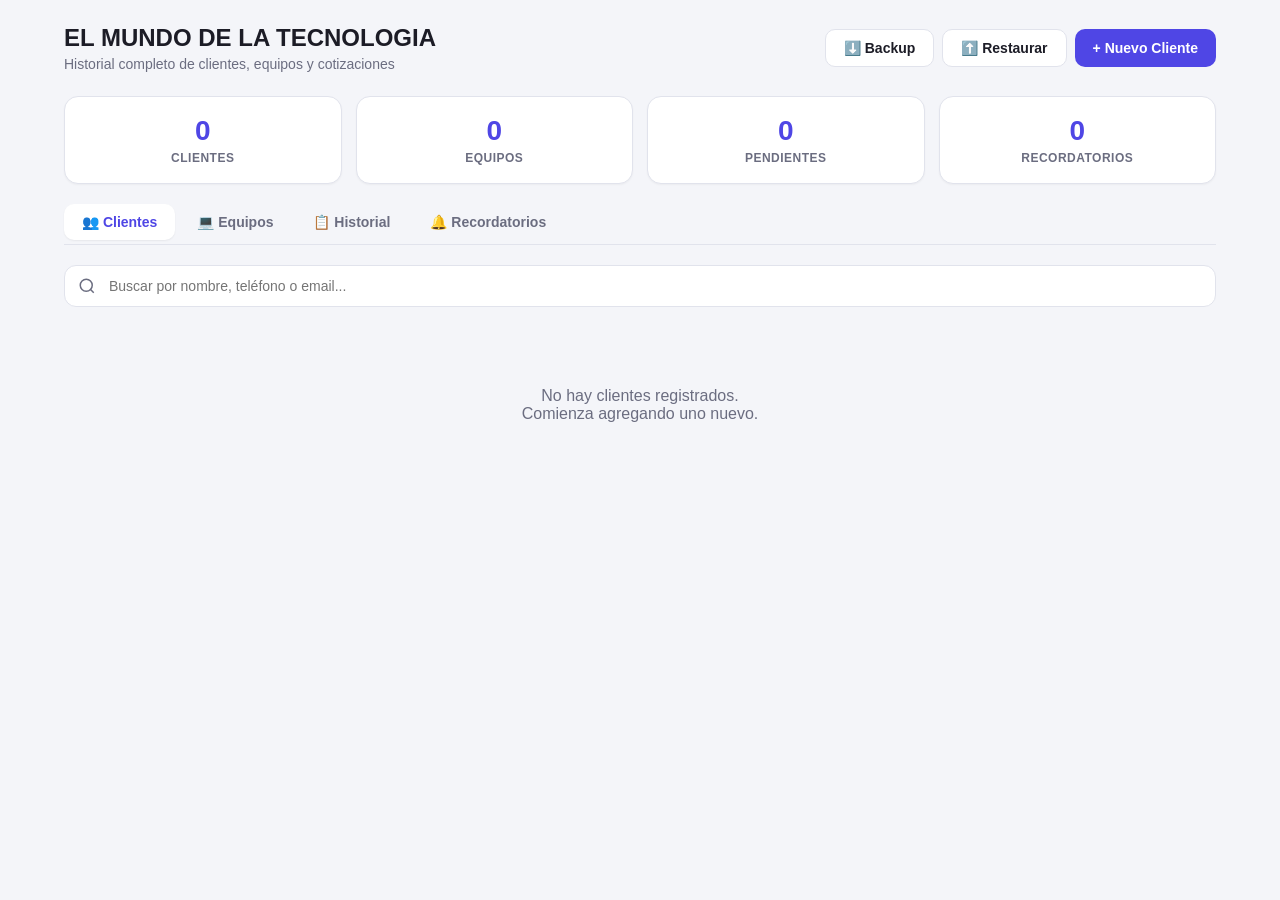
==== index.html @ c36dcce7 "se sube por primera vez" ====
<!DOCTYPE html>
<html lang="es">
<head>
  <meta charset="UTF-8">
  <meta name="viewport" content="width=device-width, initial-scale=1.0">
  <title>Gestión de Equipos</title>
  <link rel="icon" type="image/png" href="/assests/trabajando-en-casa.png">
  <link rel="stylesheet" href="/styles.css">
  <script src="/Script.js" defer></script>
<base target="_blank">
</head>
<body>
<div id="app" class="kimi-container">
  <div class="header">
    <div>
      <h1>EL MUNDO DE LA TECNOLOGIA</h1>
      <p>Historial completo de clientes, equipos y cotizaciones</p>
    </div>
    <div style="display:flex; gap:8px; flex-wrap:wrap;">
      <button class="btn btn-secondary" onclick="exportBackup()">⬇️ Backup</button>
      <label class="btn btn-secondary" style="margin:0;">⬆️ Restaurar<input type="file" accept=".json" style="display:none;" onchange="importBackup(this)"></label>
      <button class="btn btn-primary" onclick="openModal('client')">+ Nuevo Cliente</button>
    </div>
  </div>

  <div class="stats-grid">
    <div class="stat-card">
      <div class="stat-number" id="statClients">0</div>
      <div class="stat-label">Clientes</div>
    </div>
    <div class="stat-card">
      <div class="stat-number" id="statDevices">0</div>
      <div class="stat-label">Equipos</div>
    </div>
    <div class="stat-card">
      <div class="stat-number" id="statPending">0</div>
      <div class="stat-label">Pendientes</div>
    </div>
    <div class="stat-card">
      <div class="stat-number" id="statReminders">0</div>
      <div class="stat-label">Recordatorios</div>
    </div>
  </div>

  <div class="tabs">
    <button class="tab active" onclick="switchTab('clients')" id="tab-clients">👥 Clientes</button>
    <button class="tab" onclick="switchTab('devices')" id="tab-devices">💻 Equipos</button>
    <button class="tab" onclick="switchTab('history')" id="tab-history">📋 Historial</button>
    <button class="tab" onclick="switchTab('reminders')" id="tab-reminders">🔔 Recordatorios</button>
  </div>

  <!-- CLIENTES -->
  <div id="view-clients">
    <div class="search-box">
      <svg width="18" height="18" viewBox="0 0 24 24" fill="none" stroke="currentColor" stroke-width="2"><circle cx="11" cy="11" r="8"/><path d="m21 21-4.3-4.3"/></svg>
      <input type="text" id="searchClients" placeholder="Buscar por nombre, teléfono o email..." oninput="renderClients()">
    </div>
    <div id="clientsList"></div>
  </div>

  <!-- EQUIPOS -->
  <div id="view-devices" class="hidden">
    <div class="search-box">
      <svg width="18" height="18" viewBox="0 0 24 24" fill="none" stroke="currentColor" stroke-width="2"><circle cx="11" cy="11" r="8"/><path d="m21 21-4.3-4.3"/></svg>
      <input type="text" id="searchDevices" placeholder="Buscar por marca, modelo o serial..." oninput="renderDevices()">
    </div>
    <div id="devicesList"></div>
  </div>

  <!-- HISTORIAL -->
  <div id="view-history" class="hidden">
    <div class="search-box">
      <svg width="18" height="18" viewBox="0 0 24 24" fill="none" stroke="currentColor" stroke-width="2"><circle cx="11" cy="11" r="8"/><path d="m21 21-4.3-4.3"/></svg>
      <input type="text" id="searchHistory" placeholder="Buscar en historial de trabajos..." oninput="renderHistory()">
    </div>
    <div id="historyList"></div>
  </div>

  <!-- RECORDATORIOS -->
  <div id="view-reminders" class="hidden">
    <div id="remindersList"></div>
  </div>

  <!-- MODAL CLIENTE -->
  <div id="modal-client" class="modal-overlay hidden" onclick="closeModalOnOverlay(event, 'client')">
    <div class="modal" onclick="event.stopPropagation()">
      <div class="modal-header">
        <h2>👤 Nuevo Cliente</h2>
        <button class="close-btn" onclick="closeModal('client')">&times;</button>
      </div>
      <div class="form-group">
        <label>Nombre completo *</label>
        <input type="text" id="cName" placeholder="Ej: Juan Pérez">
      </div>
      <div class="grid-2">
        <div class="form-group">
          <label>Teléfono *</label>
          <input type="text" id="cPhone" placeholder="Ej: 3001234567">
        </div>
        <div class="form-group">
          <label>Email</label>
          <input type="email" id="cEmail" placeholder="Ej: cliente@email.com">
        </div>
      </div>
      <div class="form-group">
        <label>Dirección</label>
        <input type="text" id="cAddress" placeholder="Ej: Calle 123 #45-67">
      </div>
      <button class="btn btn-primary" style="width:100%; margin-top:8px;" onclick="saveClient()">Guardar Cliente</button>
    </div>
  </div>

  <!-- MODAL EQUIPO -->
  <div id="modal-device" class="modal-overlay hidden" onclick="closeModalOnOverlay(event, 'device')">
    <div class="modal" onclick="event.stopPropagation()">
      <div class="modal-header">
        <h2>💻 Nuevo Equipo</h2>
        <button class="close-btn" onclick="closeModal('device')">&times;</button>
      </div>
      <div class="form-group">
        <label>Cliente *</label>
        <select id="dClientId"></select>
      </div>
      <div class="grid-2">
        <div class="form-group">
          <label>Tipo *</label>
          <select id="dType">
            <option value="Laptop">Laptop</option>
            <option value="PC Escritorio">PC Escritorio</option>
            <option value="iMac/MacBook">iMac/MacBook</option>
            <option value="Tablet">Tablet</option>
            <option value="Otro">Otro</option>
          </select>
        </div>
        <div class="form-group">
          <label>Marca *</label>
          <input type="text" id="dBrand" placeholder="Ej: HP, Dell, Apple">
        </div>
      </div>
      <div class="grid-2">
        <div class="form-group">
          <label>Modelo</label>
          <input type="text" id="dModel" placeholder="Ej: Pavilion 15">
        </div>
        <div class="form-group">
          <label>Serial / Service Tag</label>
          <input type="text" id="dSerial" placeholder="Ej: CZC1234ABC">
        </div>
      </div>
      <div class="form-group">
        <label>Especificaciones</label>
        <textarea id="dSpecs" placeholder="Procesador, RAM, Disco, etc."></textarea>
      </div>
      <button class="btn btn-primary" style="width:100%; margin-top:8px;" onclick="saveDevice()">Guardar Equipo</button>
    </div>
  </div>

  <!-- MODAL SERVICIO -->
  <div id="modal-service" class="modal-overlay hidden" onclick="closeModalOnOverlay(event, 'service')">
    <div class="modal" onclick="event.stopPropagation()">
      <div class="modal-header">
        <h2>📋 Nuevo Servicio / Cotización</h2>
        <button class="close-btn" onclick="closeModal('service')">&times;</button>
      </div>
      <div class="form-group">
        <label>Equipo *</label>
        <select id="sDeviceId"></select>
      </div>
      <div class="form-group">
        <label>Tipo de servicio *</label>
        <select id="sServiceType">
          <option value="Diagnóstico">Diagnóstico</option>
          <option value="Mantenimiento">Mantenimiento</option>
          <option value="Reparación">Reparación</option>
          <option value="Actualización">Actualización de componentes</option>
          <option value="Recuperación de datos">Recuperación de datos</option>
          <option value="Instalación de software">Instalación de software</option>
          <option value="Limpieza">Limpieza general</option>
          <option value="Otro">Otro</option>
        </select>
      </div>
      <div class="form-group">
        <label>Descripción del problema / trabajo *</label>
        <textarea id="sDescription" placeholder="Describe el diagnóstico, el problema reportado o el trabajo a realizar..."></textarea>
      </div>
      <div class="grid-2">
        <div class="form-group">
          <label>Valor cotizado ($)</label>
          <input type="text" inputmode="numeric" id="sPrice" placeholder="0" oninput="formatPriceInput(this)">
        </div>
        <div class="form-group">
          <label>Estado *</label>
          <select id="sStatus">
            <option value="Pendiente">Pendiente (Cotización enviada)</option>
            <option value="Autorizado">Autorizado (En reparación)</option>
            <option value="Completado">Completado (Entregado)</option>
            <option value="Cancelado">Cancelado / No autorizado</option>
          </select>
        </div>
      </div>
      <div class="form-group">
        <label>Recordar próximo mantenimiento</label>
        <select id="sReminderMonths">
          <option value="">Sin recordatorio</option>
          <option value="1">En 1 mes</option>
          <option value="3">En 3 meses</option>
          <option value="6">En 6 meses</option>
          <option value="12">En 12 meses</option>
        </select>
      </div>
      <div class="form-group">
        <label>Notas adicionales</label>
        <textarea id="sNotes" placeholder="Piezas cambiadas, garantía, recomendaciones..."></textarea>
      </div>
      <button class="btn btn-primary" style="width:100%; margin-top:8px;" onclick="saveService()">Guardar Servicio</button>
    </div>
  </div>

  <!-- MODAL DETALLE -->
  <div id="modal-detail" class="modal-overlay hidden" onclick="closeModalOnOverlay(event, 'detail')">
    <div class="modal" style="max-width: 700px;" onclick="event.stopPropagation()">
      <div class="modal-header">
        <h2 id="detailTitle">👤 Detalle</h2>
        <button class="close-btn" onclick="closeModal('detail')">&times;</button>
      </div>
      <div id="detailContent"></div>
    </div>
  </div>

</div>

</body>
</html>
---- styles.css ----
:root {
    --bg: #f4f5f9;
    --surface: #ffffff;
    --surface-hover: #f0f1f7;
    --border: #e1e3ec;
    --text-primary: #1c1c26;
    --text-secondary: #6b6d80;
    --accent: #4f46e5;
    --font-sans: -apple-system, BlinkMacSystemFont, "Segoe UI", Roboto, "Helvetica Neue", Arial, sans-serif;
}

* {
    box-sizing: border-box;
}

body {
    margin: 0;
    padding: 0;
    font-family: var(--font-sans);
    background: var(--bg);
    color: var(--text-primary);
    min-height: 100vh;
}

.kimi-container {
    max-width: 1200px;
    margin: 0 auto;
    padding: 24px;
}

.header {
    display: flex;
    justify-content: space-between;
    align-items: center;
    margin-bottom: 24px;
    flex-wrap: wrap;
    gap: 12px;
}

.header h1 {
    font-size: 24px;
    font-weight: 700;
    color: var(--text-primary);
    margin: 0;
}

.header p {
    color: var(--text-secondary);
    font-size: 14px;
    margin: 4px 0 0 0;
}

.btn {
    padding: 10px 18px;
    border-radius: 10px;
    border: none;
    cursor: pointer;
    font-weight: 600;
    font-size: 14px;
    transition: all 0.2s;
    display: inline-flex;
    align-items: center;
    gap: 6px;
}

.btn-primary {
    background: var(--accent);
    color: white;
}

.btn-primary:hover {
    opacity: 0.9;
    transform: translateY(-1px);
}

.btn-secondary {
    background: var(--surface);
    color: var(--text-primary);
    border: 1px solid var(--border);
}

.btn-secondary:hover {
    background: var(--surface-hover);
}

.btn-danger {
    background: #ef4444;
    color: white;
}

.btn-sm {
    padding: 6px 12px;
    font-size: 13px;
}

.card {
    background: var(--surface);
    border: 1px solid var(--border);
    border-radius: 16px;
    padding: 20px;
    margin-bottom: 16px;
    box-shadow: 0 1px 2px rgba(0, 0, 0, 0.04);
}

.card-title {
    font-size: 16px;
    font-weight: 600;
    margin-bottom: 16px;
    color: var(--text-primary);
}

.form-group {
    margin-bottom: 14px;
}

.form-group label {
    display: block;
    font-size: 13px;
    font-weight: 600;
    color: var(--text-secondary);
    margin-bottom: 6px;
}

.form-group input, .form-group select, .form-group textarea {
    width: 100%;
    padding: 10px 12px;
    border-radius: 10px;
    border: 1px solid var(--border);
    background: var(--bg);
    color: var(--text-primary);
    font-size: 14px;
    box-sizing: border-box;
    font-family: inherit;
}

.form-group input:focus, .form-group select:focus, .form-group textarea:focus {
    outline: none;
    border-color: var(--accent);
}

.form-group textarea {
    min-height: 80px;
    resize: vertical;
}

.grid-2 {
    display: grid;
    grid-template-columns: 1fr 1fr;
    gap: 14px;
}

.grid-3 {
    display: grid;
    grid-template-columns: 1fr 1fr 1fr;
    gap: 14px;
}

.tabs {
    display: flex;
    gap: 4px;
    margin-bottom: 20px;
    border-bottom: 1px solid var(--border);
    padding-bottom: 4px;
    flex-wrap: wrap;
}

.tab {
    padding: 10px 18px;
    border-radius: 10px;
    cursor: pointer;
    font-weight: 600;
    font-size: 14px;
    color: var(--text-secondary);
    transition: all 0.2s;
    border: none;
    background: none;
    font-family: inherit;
}

.tab.active {
    background: var(--surface);
    color: var(--accent);
    box-shadow: 0 1px 2px rgba(0, 0, 0, 0.06);
}

.tab:hover {
    color: var(--text-primary);
}

.search-box {
    position: relative;
    margin-bottom: 16px;
}

.search-box input {
    width: 100%;
    padding: 12px 16px 12px 44px;
    border-radius: 12px;
    border: 1px solid var(--border);
    background: var(--surface);
    color: var(--text-primary);
    font-size: 14px;
}

.search-box svg {
    position: absolute;
    left: 14px;
    top: 50%;
    transform: translateY(-50%);
    color: var(--text-secondary);
}

.client-row {
    display: flex;
    justify-content: space-between;
    align-items: center;
    padding: 14px 16px;
    border-radius: 12px;
    border: 1px solid var(--border);
    margin-bottom: 10px;
    cursor: pointer;
    transition: all 0.2s;
    background: var(--surface);
}

.client-row:hover {
    border-color: var(--accent);
    transform: translateX(4px);
    box-shadow: 0 1px 3px rgba(0, 0, 0, 0.06);
}

.client-info h4 {
    font-size: 15px;
    font-weight: 600;
    color: var(--text-primary);
    margin: 0 0 2px 0;
}

.client-info span {
    font-size: 13px;
    color: var(--text-secondary);
}

.badge {
    padding: 4px 10px;
    border-radius: 20px;
    font-size: 12px;
    font-weight: 600;
}

.badge-pending {
    background: #fef3c7;
    color: #92400e;
}

.badge-approved {
    background: #d1fae5;
    color: #065f46;
}

.badge-autorizado {
    background: #dbeafe;
    color: #1e40af;
}

.badge-completed {
    background: #dbeafe;
    color: #1e40af;
}

.badge-completado {
    background: #d1fae5;
    color: #065f46;
}

.badge-cancelled {
    background: #fee2e2;
    color: #991b1b;
}

.badge-cancelado {
    background: #fee2e2;
    color: #991b1b;
}

.device-card {
    border: 1px solid var(--border);
    border-radius: 12px;
    padding: 14px;
    margin-bottom: 10px;
    background: var(--bg);
}

.device-header {
    display: flex;
    justify-content: space-between;
    align-items: center;
    margin-bottom: 8px;
}

.device-header h5 {
    margin: 0;
    font-size: 14px;
    font-weight: 600;
}

.device-meta {
    font-size: 12px;
    color: var(--text-secondary);
}

.history-item {
    border-left: 3px solid var(--accent);
    padding-left: 14px;
    margin-bottom: 14px;
}

.history-date {
    font-size: 12px;
    color: var(--text-secondary);
    margin-bottom: 4px;
}

.history-title {
    font-size: 14px;
    font-weight: 600;
    color: var(--text-primary);
}

.history-desc {
    font-size: 13px;
    color: var(--text-secondary);
    margin-top: 4px;
}

.history-price {
    font-size: 14px;
    font-weight: 700;
    color: var(--accent);
    margin-top: 6px;
}

.modal-overlay {
    position: fixed;
    top: 0;
    left: 0;
    right: 0;
    bottom: 0;
    background: rgba(20, 20, 30, 0.45);
    display: flex;
    align-items: center;
    justify-content: center;
    z-index: 100;
    padding: 20px;
}

.modal {
    background: var(--surface);
    border-radius: 20px;
    padding: 28px;
    width: 100%;
    max-width: 600px;
    max-height: 90vh;
    overflow-y: auto;
    border: 1px solid var(--border);
    box-shadow: 0 20px 40px rgba(0, 0, 0, 0.15);
}

.modal-header {
    display: flex;
    justify-content: space-between;
    align-items: center;
    margin-bottom: 20px;
}

.modal-header h2 {
    margin: 0;
    font-size: 20px;
}

.close-btn {
    background: none;
    border: none;
    font-size: 24px;
    cursor: pointer;
    color: var(--text-secondary);
    line-height: 1;
}

.stats-grid {
    display: grid;
    grid-template-columns: repeat(4, 1fr);
    gap: 14px;
    margin-bottom: 20px;
}

.stat-card {
    background: var(--surface);
    border: 1px solid var(--border);
    border-radius: 14px;
    padding: 18px;
    text-align: center;
    box-shadow: 0 1px 2px rgba(0, 0, 0, 0.04);
}

.stat-number {
    font-size: 28px;
    font-weight: 800;
    color: var(--accent);
}

.stat-label {
    font-size: 12px;
    color: var(--text-secondary);
    margin-top: 4px;
    font-weight: 600;
    text-transform: uppercase;
    letter-spacing: 0.5px;
}

.hidden {
    display: none !important;
}

.empty-state {
    text-align: center;
    padding: 48px 20px;
    color: var(--text-secondary);
}

.empty-state svg {
    margin-bottom: 16px;
    opacity: 0.5;
}

.tag {
    display: inline-block;
    padding: 2px 8px;
    border-radius: 6px;
    font-size: 11px;
    font-weight: 600;
    background: var(--bg);
    border: 1px solid var(--border);
    margin-right: 4px;
}

@media (max-width: 768px) {
    .grid-2, .grid-3, .stats-grid {
        grid-template-columns: 1fr;
    }

    .client-row {
        flex-direction: column;
        align-items: flex-start;
        gap: 8px;
    }

    .header {
        flex-direction: column;
        align-items: flex-start;
    }
}

/* RECORDATORIO */
.reminder-item {
    border-left: 3px solid #f59e0b;
    padding-left: 14px;
    margin-bottom: 14px;
}

.reminder-item.overdue {
    border-left-color: #ef4444;
}

.reminder-badge {
    padding: 4px 10px;
    border-radius: 20px;
    font-size: 12px;
    font-weight: 600;
    background: #fef3c7;
    color: #92400e;
}

.reminder-badge.overdue {
    background: #fee2e2;
    color: #991b1b;
}
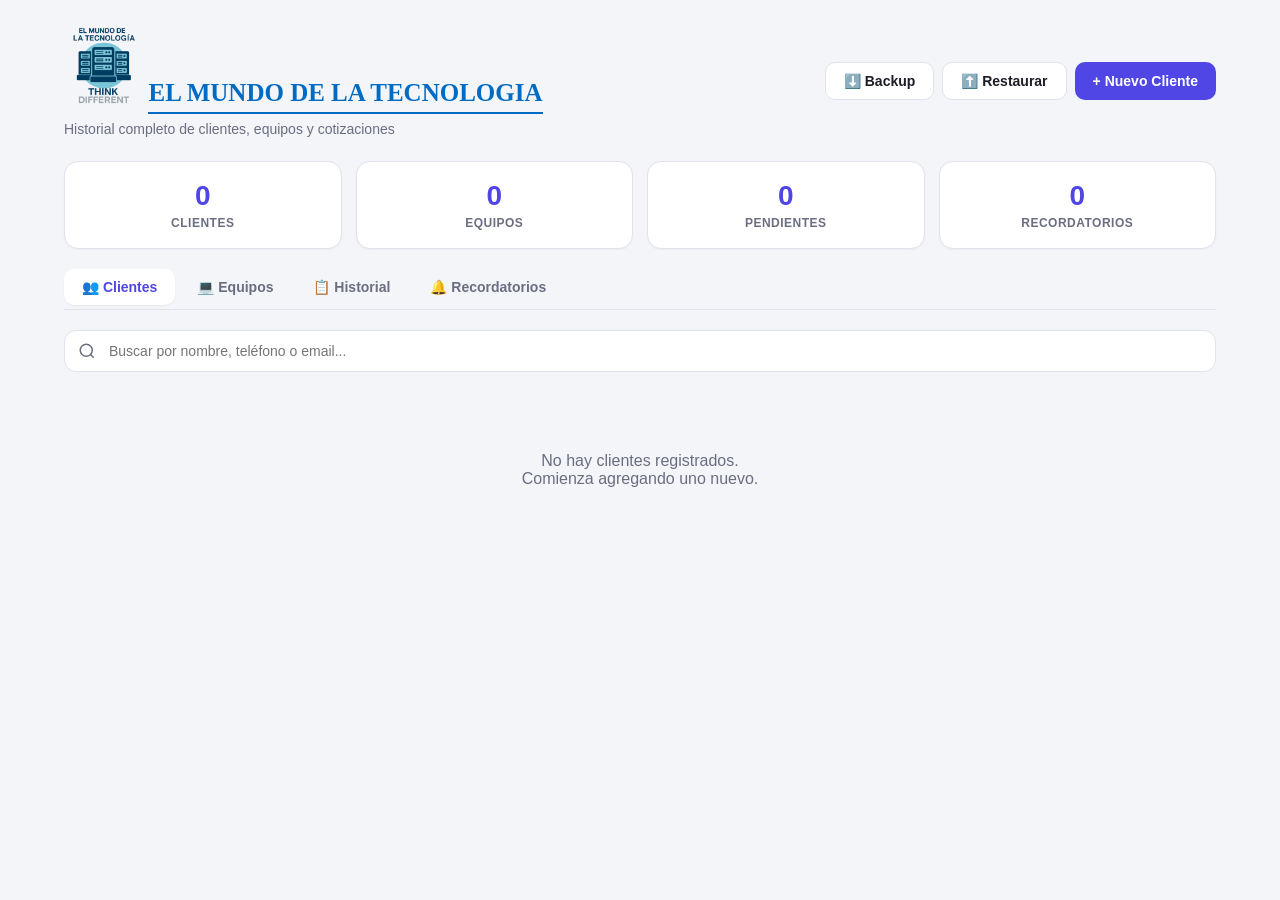
==== commit ff959dd6: "se sube por primera vez" ====
--- a/index.html
+++ b/index.html
@@ -13,7 +13,8 @@
 <div id="app" class="kimi-container">
   <div class="header">
     <div>
-      <h1>EL MUNDO DE LA TECNOLOGIA</h1>
+      <img class="img" src="./assests/El Mundo de la Tecnologia sin fondo.png">
+      <h1 class="title">EL MUNDO DE LA TECNOLOGIA</h1>
       <p>Historial completo de clientes, equipos y cotizaciones</p>
     </div>
     <div style="display:flex; gap:8px; flex-wrap:wrap;">
--- a/styles.css
+++ b/styles.css
@@ -38,16 +38,27 @@
 }
 
 .header h1 {
-    font-size: 24px;
-    font-weight: 700;
-    color: var(--text-primary);
+    font-size: 25px;
+    font-family: 'Times New Roman', Times, serif;
+    color: rgb(0, 107, 194);
+    font-weight: bold;
     margin: 0;
+    border-bottom: 2px solid rgb(0, 107, 194);
+    display: inline-block;
+    padding-bottom: 5px; 
+    position: relative;
+    top: -3px;
 }
 
 .header p {
     color: var(--text-secondary);
     font-size: 14px;
     margin: 4px 0 0 0;
+}
+
+.img{
+    width: 80px;
+    height: 80px;
 }
 
 .btn {
@@ -92,6 +103,7 @@
     padding: 6px 12px;
     font-size: 13px;
 }
+
 
 .card {
     background: var(--surface);
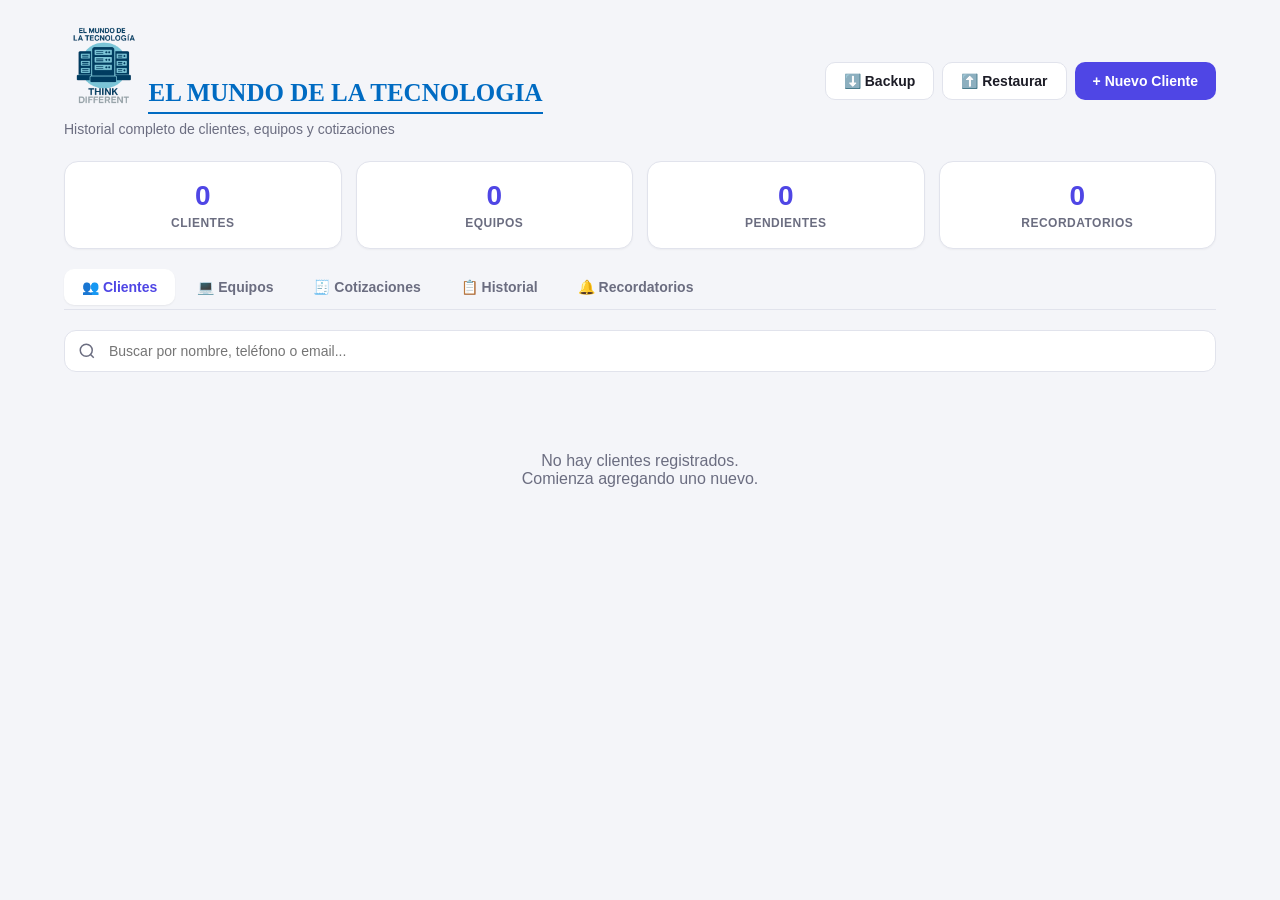
==== commit 01c4cb61: "se sube por primera vez" ====
--- a/index.html
+++ b/index.html
@@ -46,6 +46,7 @@
   <div class="tabs">
     <button class="tab active" onclick="switchTab('clients')" id="tab-clients">👥 Clientes</button>
     <button class="tab" onclick="switchTab('devices')" id="tab-devices">💻 Equipos</button>
+    <button class="tab" onclick="switchTab('quotes')" id="tab-quotes">🧾 Cotizaciones</button>
     <button class="tab" onclick="switchTab('history')" id="tab-history">📋 Historial</button>
     <button class="tab" onclick="switchTab('reminders')" id="tab-reminders">🔔 Recordatorios</button>
   </div>
@@ -66,6 +67,18 @@
       <input type="text" id="searchDevices" placeholder="Buscar por marca, modelo o serial..." oninput="renderDevices()">
     </div>
     <div id="devicesList"></div>
+  </div>
+
+  <!-- COTIZACIONES -->
+  <div id="view-quotes" class="hidden">
+    <div style="display:flex; justify-content:flex-end; margin-bottom:12px;">
+      <button class="btn btn-primary" onclick="openQuoteModal()">+ Nueva Cotización</button>
+    </div>
+    <div class="search-box">
+      <svg width="18" height="18" viewBox="0 0 24 24" fill="none" stroke="currentColor" stroke-width="2"><circle cx="11" cy="11" r="8"/><path d="m21 21-4.3-4.3"/></svg>
+      <input type="text" id="searchQuotes" placeholder="Buscar por número o cliente..." oninput="renderQuotes()">
+    </div>
+    <div id="quotesList"></div>
   </div>
 
   <!-- HISTORIAL -->
@@ -160,7 +173,7 @@
   <div id="modal-service" class="modal-overlay hidden" onclick="closeModalOnOverlay(event, 'service')">
     <div class="modal" onclick="event.stopPropagation()">
       <div class="modal-header">
-        <h2>📋 Nuevo Servicio / Cotización</h2>
+        <h2 id="serviceModalTitle">📋 Nuevo Servicio / Cotización</h2>
         <button class="close-btn" onclick="closeModal('service')">&times;</button>
       </div>
       <div class="form-group">
@@ -213,7 +226,57 @@
         <label>Notas adicionales</label>
         <textarea id="sNotes" placeholder="Piezas cambiadas, garantía, recomendaciones..."></textarea>
       </div>
-      <button class="btn btn-primary" style="width:100%; margin-top:8px;" onclick="saveService()">Guardar Servicio</button>
+      <button id="serviceSaveBtn" class="btn btn-primary" style="width:100%; margin-top:8px;" onclick="saveService()">Guardar Servicio</button>
+    </div>
+  </div>
+
+  <!-- MODAL COTIZACIÓN -->
+  <div id="modal-quote" class="modal-overlay hidden" onclick="closeModalOnOverlay(event, 'quote')">
+    <div class="modal" style="max-width: 750px;" onclick="event.stopPropagation()">
+      <div class="modal-header">
+        <h2 id="quoteModalTitle">🧾 Nueva Cotización</h2>
+        <button class="close-btn" onclick="closeModal('quote')">&times;</button>
+      </div>
+      <div class="form-group">
+        <label>Cliente registrado (opcional)</label>
+        <select id="qClientId" onchange="fillQuoteClientFromSelect()"></select>
+      </div>
+      <div class="grid-2">
+        <div class="form-group">
+          <label>Nombre del cliente en la cotización *</label>
+          <input type="text" id="qClientName" placeholder="Ej: Ivan Gómez">
+        </div>
+        <div class="form-group">
+          <label>Teléfono</label>
+          <input type="text" id="qClientPhone" placeholder="Opcional">
+        </div>
+      </div>
+
+      <label style="display:block; font-size:13px; font-weight:600; color:var(--text-secondary); margin-bottom:8px;">Ítems de la cotización *</label>
+      <div id="quoteItemsContainer"></div>
+      <button type="button" class="btn btn-secondary btn-sm" style="margin-bottom:18px;" onclick="addQuoteItem()">+ Agregar ítem</button>
+
+      <div style="text-align:right; margin-bottom:18px; padding:12px 16px; background:var(--bg); border-radius:10px;">
+        <div style="font-size:14px; color:var(--text-secondary);">Subtotal: <strong id="quoteSubtotalDisplay" style="color:var(--text-primary);">$0</strong></div>
+        <div style="font-size:16px; margin-top:4px;">TOTAL GENERAL: <strong id="quoteTotalDisplay" style="color:var(--accent);">$0</strong></div>
+      </div>
+
+      <div class="grid-2">
+        <div class="form-group">
+          <label>Vigencia de la cotización (días)</label>
+          <input type="number" id="qValidityDays" value="15" min="1">
+        </div>
+        <div class="form-group">
+          <label>Forma de pago</label>
+          <input type="text" id="qPaymentTerms" value="Contra entrega">
+        </div>
+      </div>
+      <div class="form-group">
+        <label>Condiciones adicionales (opcional)</label>
+        <textarea id="qConditions" placeholder="Una condición por línea (además de las estándar: valores en COP e instalación incluida)..."></textarea>
+      </div>
+
+      <button id="quoteSaveBtn" class="btn btn-primary" style="width:100%; margin-top:8px;" onclick="saveQuote()">Guardar Cotización</button>
     </div>
   </div>
 
@@ -230,5 +293,8 @@
 
 </div>
 
+<!-- ÁREA DE IMPRESIÓN DE COTIZACIÓN (oculta en pantalla, visible solo al imprimir) -->
+<div id="quotePrintArea"></div>
+
 </body>
 </html>
--- a/styles.css
+++ b/styles.css
@@ -291,6 +291,21 @@
 }
 
 .badge-cancelado {
+    background: #fee2e2;
+    color: #991b1b;
+}
+
+.badge-pendiente {
+    background: #fef3c7;
+    color: #92400e;
+}
+
+.badge-aprobada {
+    background: #d1fae5;
+    color: #065f46;
+}
+
+.badge-rechazada {
     background: #fee2e2;
     color: #991b1b;
 }
@@ -496,4 +511,144 @@
 .reminder-badge.overdue {
     background: #fee2e2;
     color: #991b1b;
+}
+
+/* ITEMS DE COTIZACION (formulario) */
+.qi-row {
+    display: flex;
+    gap: 8px;
+    align-items: center;
+    margin-bottom: 10px;
+    flex-wrap: wrap;
+}
+
+.qi-input {
+    padding: 9px 10px;
+    border-radius: 8px;
+    border: 1px solid var(--border);
+    background: var(--bg);
+    color: var(--text-primary);
+    font-size: 14px;
+    font-family: inherit;
+}
+
+.qi-input:focus {
+    outline: none;
+    border-color: var(--accent);
+}
+
+.qi-qty { width: 64px; }
+.qi-desc { flex: 1; min-width: 160px; }
+.qi-price { width: 130px; }
+
+.qi-total {
+    min-width: 100px;
+    text-align: right;
+    font-weight: 700;
+    font-size: 14px;
+}
+
+/* IMPRESION DE COTIZACION (formato tipo Word) */
+#quotePrintArea {
+    display: none;
+}
+
+.qp-page {
+    font-family: Calibri, Arial, sans-serif;
+    color: #1c1c26;
+    max-width: 800px;
+    margin: 0 auto;
+    padding: 30px;
+    font-size: 14px;
+    line-height: 1.5;
+}
+
+.qp-header {
+    border-bottom: 3px solid rgb(0, 107, 194);
+    padding-bottom: 12px;
+    margin-bottom: 18px;
+}
+
+.qp-company {
+    font-family: 'Times New Roman', Times, serif;
+    font-size: 22px;
+    font-weight: bold;
+    color: rgb(0, 107, 194);
+}
+
+.qp-sub {
+    font-size: 12px;
+    color: #555;
+    margin: 1px 0;
+}
+
+.qp-title {
+    font-size: 17px;
+    color: rgb(0, 107, 194);
+    margin: 18px 0 6px;
+}
+
+.qp-h3 {
+    font-size: 14px;
+    margin: 22px 0 8px;
+}
+
+.qp-table {
+    width: 100%;
+    border-collapse: collapse;
+    margin: 14px 0;
+    font-size: 13px;
+}
+
+.qp-table th {
+    background: rgb(0, 107, 194);
+    color: white;
+    padding: 8px 10px;
+    text-align: left;
+    font-weight: 600;
+}
+
+.qp-table td {
+    padding: 8px 10px;
+    border-bottom: 1px solid #e1e3ec;
+}
+
+.qp-table tr.qp-subtotal td {
+    border-top: 1px solid #999;
+    border-bottom: none;
+    font-weight: 600;
+    padding-top: 10px;
+}
+
+.qp-table tr.qp-total td {
+    font-weight: 700;
+    font-size: 14px;
+}
+
+.qp-list {
+    font-size: 13px;
+    padding-left: 20px;
+    margin: 0;
+}
+
+.qp-list li {
+    margin-bottom: 4px;
+}
+
+.qp-signature {
+    margin-top: 40px;
+    font-size: 13px;
+    line-height: 1.7;
+}
+
+@media print {
+    body > *:not(#quotePrintArea) {
+        display: none !important;
+    }
+    #quotePrintArea {
+        display: block !important;
+    }
+    .qp-page {
+        padding: 0;
+    }
 }
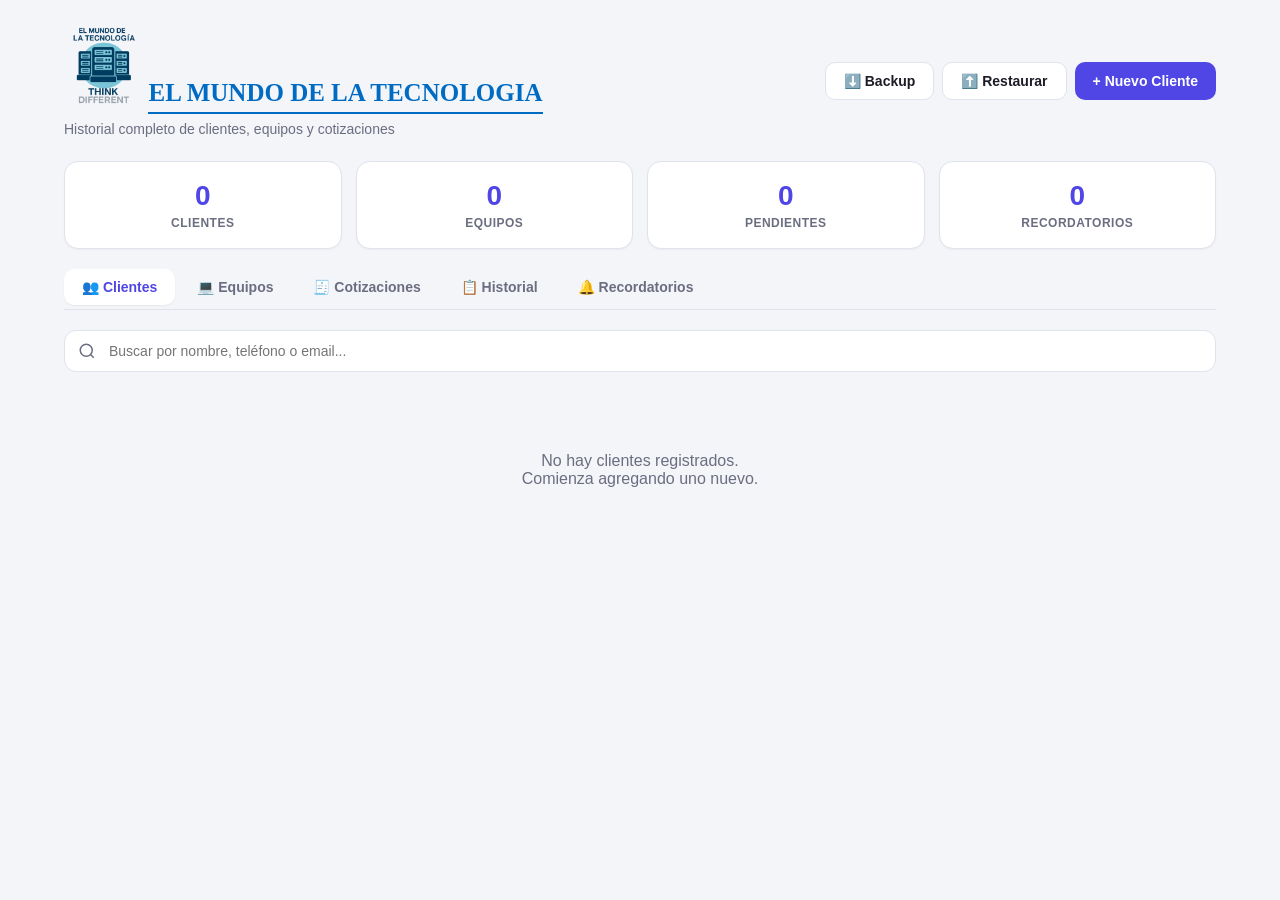
==== commit 78201b99: "se sube por primera vez" ====
--- a/index.html
+++ b/index.html
@@ -275,6 +275,14 @@
         <label>Condiciones adicionales (opcional)</label>
         <textarea id="qConditions" placeholder="Una condición por línea (además de las estándar: valores en COP e instalación incluida)..."></textarea>
       </div>
+      <div class="form-group">
+        <label>Técnico que cotiza *</label>
+        <select id="qTecnico">
+          <option value="Juan Pablo Granja">Juan Pablo Granja</option>
+          <option value="Leidy Tatiana Montoya">Leidy Tatiana Montoya</option>
+          <option value="Kevin Alexis Rivas">Kevin Alexis Rivas</option>
+        </select>
+      </div>
 
       <button id="quoteSaveBtn" class="btn btn-primary" style="width:100%; margin-top:8px;" onclick="saveQuote()">Guardar Cotización</button>
     </div>
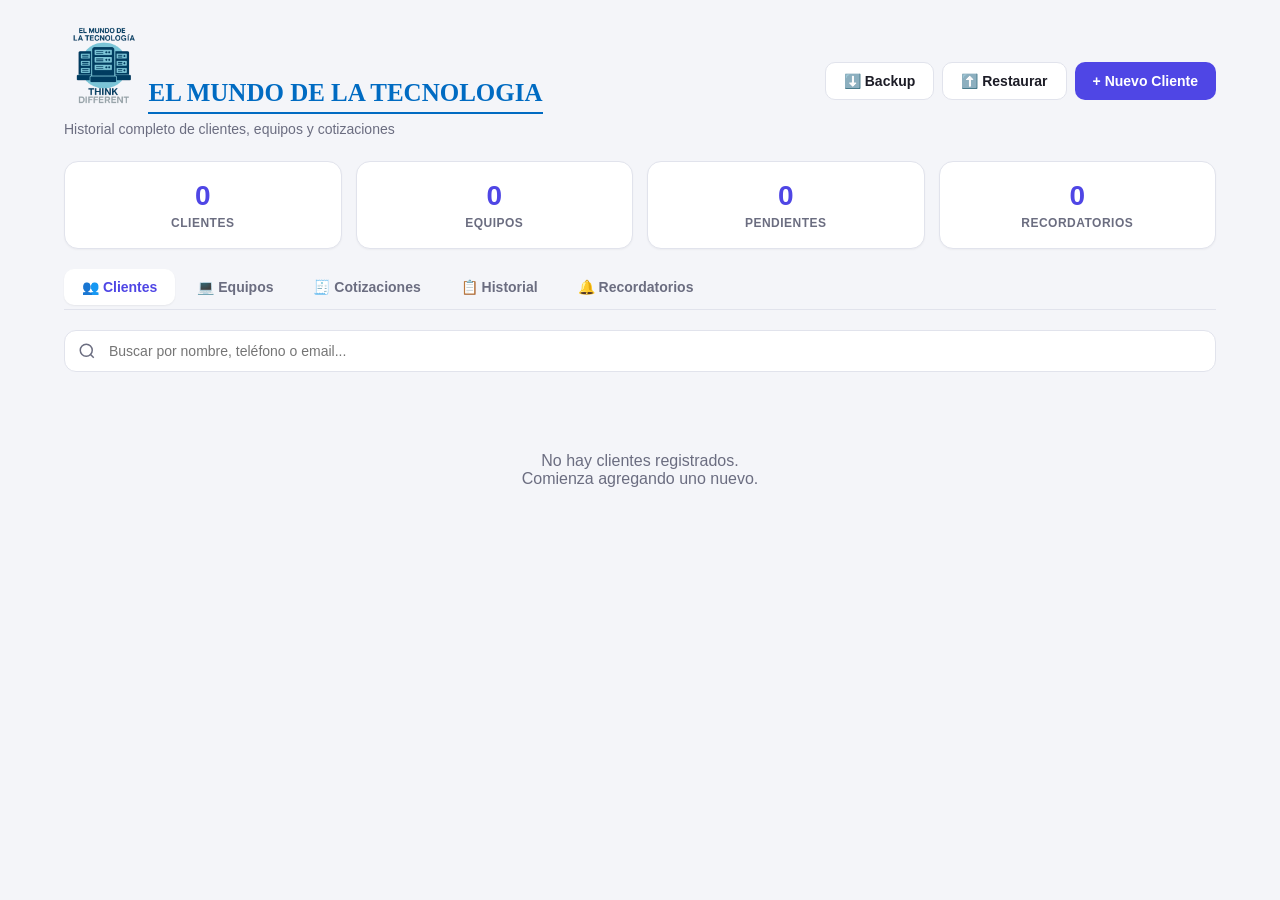
==== commit 87d4381f: "se sube por primera vez" ====
--- a/index.html
+++ b/index.html
@@ -1,6 +1,28 @@
 <!DOCTYPE html>
 <html lang="es">
 <head>
+  <style>
+.qp-page{max-width:800px;margin:0 auto;padding:40px;font-family:Georgia,'Times New Roman',serif;color:#1a1a1a;position:relative;}
+.qp-header{text-align:center;border-bottom:3px solid #1a5276;padding-bottom:14px;margin-bottom:20px;}
+.qp-company{font-size:26px;font-weight:bold;color:#1a5276;letter-spacing:1px;margin-bottom:6px;}
+.qp-sub{font-size:12px;color:#333;margin:2px 0;}
+.qp-title{text-align:left;font-size:16px;font-weight:bold;margin:18px 0 4px;}
+.qp-page p{font-size:13px;margin:6px 0;}
+.qp-table{width:100%;border-collapse:collapse;margin:16px 0;font-size:13px;}
+.qp-table th{background:#1a5276;color:#fff;padding:8px;text-align:left;}
+.qp-table td{padding:7px 8px;border-bottom:1px solid #ccc;}
+.qp-subtotal td{border-top:2px solid #1a5276;font-weight:bold;}
+.qp-total td{font-weight:bold;color:#1a5276;font-size:14px;}
+.qp-h3{font-size:14px;font-weight:bold;margin:20px 0 8px;}
+.qp-list{font-size:13px;margin:0 0 16px 18px;padding:0;}
+.qp-list li{margin-bottom:4px;}
+.qp-signature{margin-top:30px;font-size:13px;line-height:1.6;}
+@media print{
+  body *{visibility:hidden;}
+  #quotePrintArea, #quotePrintArea *{visibility:visible;}
+  #quotePrintArea{position:absolute;top:0;left:0;width:100%;}
+}
+</style>
   <meta charset="UTF-8">
   <meta name="viewport" content="width=device-width, initial-scale=1.0">
   <title>Gestión de Equipos</title>
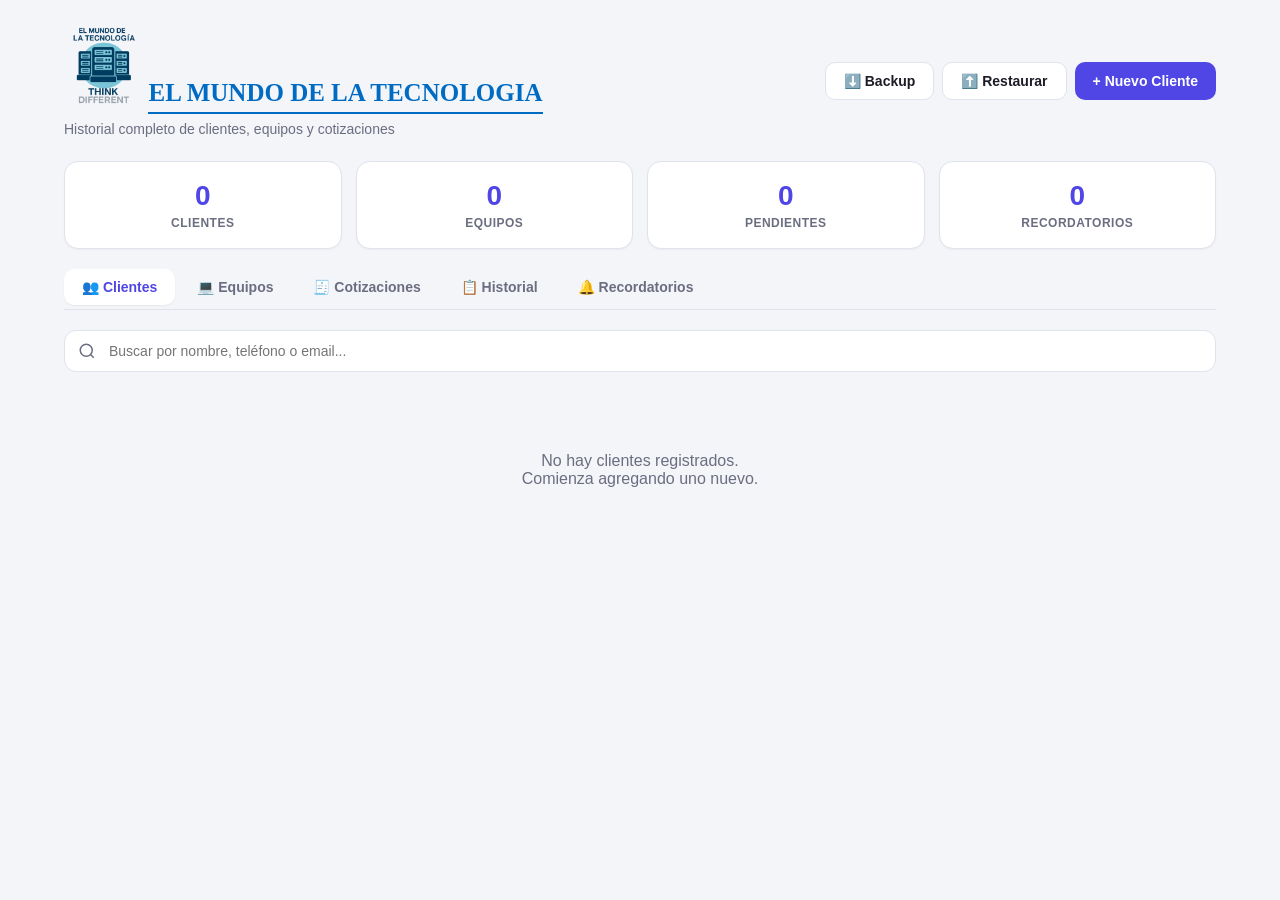
==== commit 75e38cf9: "se sube por primera vez" ====
--- a/index.html
+++ b/index.html
@@ -3,7 +3,13 @@
 <head>
   <style>
 .qp-page{max-width:800px;margin:0 auto;padding:40px;font-family:Georgia,'Times New Roman',serif;color:#1a1a1a;position:relative;}
-.qp-header{text-align:center;border-bottom:3px solid #1a5276;padding-bottom:14px;margin-bottom:20px;}
+.qp-header{text-align:center;border-bottom:3px solid #1a5276;padding-bottom:14px;margin-bottom:20px; position: relative;}
+.qp-logo{
+  position:absolute;
+  top:0;
+  right:0;
+  width:90px;
+}
 .qp-company{font-size:26px;font-weight:bold;color:#1a5276;letter-spacing:1px;margin-bottom:6px;}
 .qp-sub{font-size:12px;color:#333;margin:2px 0;}
 .qp-title{text-align:left;font-size:16px;font-weight:bold;margin:18px 0 4px;}
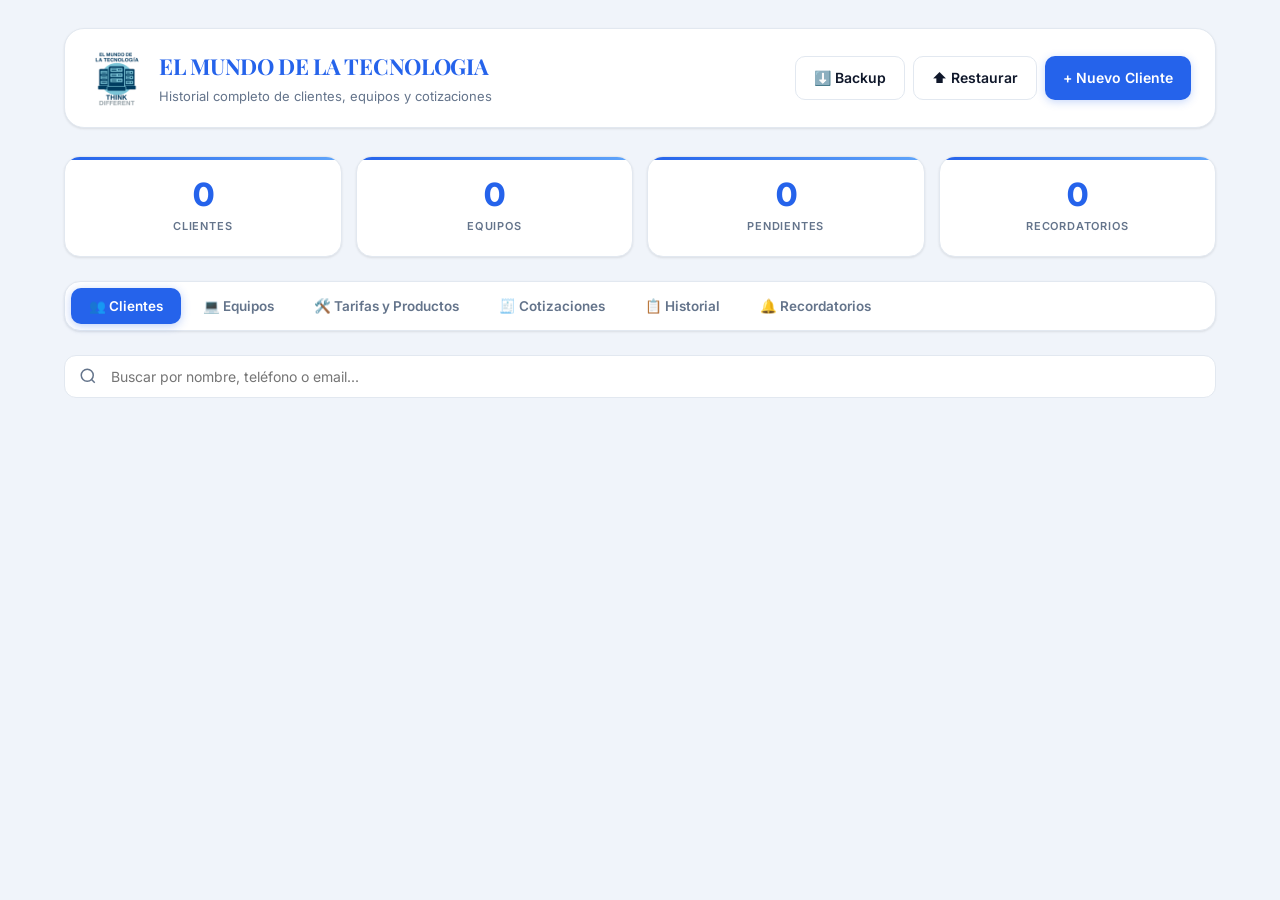
==== commit e0382cb0: "se sube modificaciones en tarifas y productos, se agrega" ====
--- a/index.html
+++ b/index.html
@@ -31,10 +31,21 @@
 </style>
   <meta charset="UTF-8">
   <meta name="viewport" content="width=device-width, initial-scale=1.0">
-  <title>Gestión de Equipos</title>
-  <link rel="icon" type="image/png" href="/assests/trabajando-en-casa.png">
-  <link rel="stylesheet" href="/styles.css">
-  <script src="/Script.js" defer></script>
+  <title>Gestión de Equipos — El Mundo de la Tecnología</title>
+
+  <!-- PWA -->
+  <link rel="manifest" href="manifest.json">
+  <meta name="theme-color" content="#2563eb">
+  <meta name="mobile-web-app-capable" content="yes">
+  <meta name="apple-mobile-web-app-capable" content="yes">
+  <meta name="apple-mobile-web-app-status-bar-style" content="default">
+  <meta name="apple-mobile-web-app-title" content="MundoTec">
+  <link rel="apple-touch-icon" href="assests/trabajando-en-casa.png">
+
+  <link rel="icon" type="image/png" href="assests/trabajando-en-casa.png">
+  <link rel="stylesheet" href="styles.css">
+  <script src="offline-queue.js" defer></script>
+  <script src="Script.js" defer></script>
 <base target="_blank">
 </head>
 <body>
@@ -42,8 +53,10 @@
   <div class="header">
     <div>
       <img class="img" src="./assests/El Mundo de la Tecnologia sin fondo.png">
-      <h1 class="title">EL MUNDO DE LA TECNOLOGIA</h1>
-      <p>Historial completo de clientes, equipos y cotizaciones</p>
+      <div>
+        <h1 class="title">EL MUNDO DE LA TECNOLOGIA</h1>
+        <p>Historial completo de clientes, equipos y cotizaciones</p>
+      </div>
     </div>
     <div style="display:flex; gap:8px; flex-wrap:wrap;">
       <button class="btn btn-secondary" onclick="exportBackup()">⬇️ Backup</button>
@@ -74,6 +87,7 @@
   <div class="tabs">
     <button class="tab active" onclick="switchTab('clients')" id="tab-clients">👥 Clientes</button>
     <button class="tab" onclick="switchTab('devices')" id="tab-devices">💻 Equipos</button>
+    <button class="tab" onclick="goToRates()" id="tab-rates">🛠️ Tarifas y Productos</button>
     <button class="tab" onclick="switchTab('quotes')" id="tab-quotes">🧾 Cotizaciones</button>
     <button class="tab" onclick="switchTab('history')" id="tab-history">📋 Historial</button>
     <button class="tab" onclick="switchTab('reminders')" id="tab-reminders">🔔 Recordatorios</button>
@@ -96,6 +110,22 @@
     </div>
     <div id="devicesList"></div>
   </div>
+
+  <!-- TARIFAS Y PRODUCTOS -->
+  <div id="view-rates" class="hidden">
+    <div style="display:flex; flex-direction:column; align-items:center; justify-content:center; padding:60px 20px; gap:28px;">
+      <div style="font-size:72px; line-height:1;">🛠️</div>
+      <div style="text-align:center;">
+        <h2 style="font-size:22px; font-weight:700; color:var(--text-primary); margin:0 0 10px;">Tarifas y Productos</h2>
+        <p style="color:var(--text-secondary); font-size:14px; margin:0 0 6px;">Administra los precios de tus servicios</p>
+        <p style="color:var(--text-secondary); font-size:14px; margin:0;">y el catálogo de productos con márgenes de ganancia</p>
+      </div>
+      <a href="precios.html" class="btn btn-primary" style="font-size:15px; padding:14px 32px; border-radius:12px; text-decoration:none; display:inline-flex; align-items:center; gap:10px;">
+        🚀 Ir a Tarifas y Productos
+      </a>
+    </div>
+  </div>
+
 
   <!-- COTIZACIONES -->
   <div id="view-quotes" class="hidden">
@@ -329,8 +359,29 @@
 
 </div>
 
-<!-- ÁREA DE IMPRESIÓN DE COTIZACIÓN (oculta en pantalla, visible solo al imprimir) -->
+<!-- ÁREA DE IMPRESIÓN -->
 <div id="quotePrintArea"></div>
+
+<!-- BADGE SINCRONIZACIÓN OFFLINE -->
+<div id="sync-badge" class="sync-badge oq-hidden">
+  <span class="sync-badge__icon">⏳</span>
+  <span id="sync-count">0 pendientes</span>
+  <button onclick="queueFlush()" class="sync-badge__btn">Sincronizar ahora</button>
+</div>
+
+<!-- TOAST NOTIFICACIONES -->
+<div id="sync-toast" class="sync-toast oq-hidden"></div>
+
+<!-- Registro del Service Worker -->
+<script>
+  if ('serviceWorker' in navigator) {
+    window.addEventListener('load', () => {
+      navigator.serviceWorker.register('./sw.js')
+        .then(reg => console.log('[PWA] Service Worker registrado:', reg.scope))
+        .catch(err => console.warn('[PWA] Error al registrar SW:', err));
+    });
+  }
+</script>
 
 </body>
 </html>
--- a/styles.css
+++ b/styles.css
@@ -1,654 +1,855 @@
+/* ══════════════════════════════════════════
+   DESIGN SYSTEM — EL MUNDO DE LA TECNOLOGÍA
+   ══════════════════════════════════════════ */
+@import url('https://fonts.googleapis.com/css2?family=Inter:wght@300;400;500;600;700;800&family=Playfair+Display:wght@600;700&display=swap');
+
 :root {
-    --bg: #f4f5f9;
-    --surface: #ffffff;
-    --surface-hover: #f0f1f7;
-    --border: #e1e3ec;
-    --text-primary: #1c1c26;
-    --text-secondary: #6b6d80;
-    --accent: #4f46e5;
-    --font-sans: -apple-system, BlinkMacSystemFont, "Segoe UI", Roboto, "Helvetica Neue", Arial, sans-serif;
-}
-
-* {
-    box-sizing: border-box;
-}
+  /* Colores base */
+  --bg:            #f0f4fa;
+  --surface:       #ffffff;
+  --surface-hover: #f5f7fe;
+  --border:        #e2e8f0;
+
+  /* Acento principal */
+  --accent:        #2563eb;
+  --accent-light:  #eff6ff;
+  --accent-hover:  #1d4ed8;
+
+  /* Texto */
+  --text-primary:   #0f172a;
+  --text-secondary: #64748b;
+  --text-muted:     #94a3b8;
+
+  /* Alias para precios.html */
+  --text1: var(--text-primary);
+  --text2: var(--text-secondary);
+  --text3: var(--text-muted);
+
+  /* Semáforo */
+  --green:    #10b981;
+  --green-bg: #ecfdf5;
+  --red:      #ef4444;
+  --red-bg:   #fef2f2;
+  --yellow:   #f59e0b;
+  --yellow-bg:#fffbeb;
+
+  /* Tipografía */
+  --font-sans: 'Inter', -apple-system, BlinkMacSystemFont, 'Segoe UI', sans-serif;
+  --font-serif:'Playfair Display', Georgia, serif;
+
+  /* Radios y sombras */
+  --radius:  14px;
+  --radius-sm: 8px;
+  --shadow-sm: 0 1px 3px rgba(0,0,0,0.06), 0 1px 2px rgba(0,0,0,0.04);
+  --shadow-md: 0 4px 16px rgba(0,0,0,0.08);
+  --shadow-lg: 0 20px 48px rgba(0,0,0,0.12);
+}
+
+/* ── Reset ── */
+*, *::before, *::after { box-sizing: border-box; margin: 0; padding: 0; }
 
 body {
-    margin: 0;
-    padding: 0;
-    font-family: var(--font-sans);
-    background: var(--bg);
-    color: var(--text-primary);
-    min-height: 100vh;
-}
-
+  font-family: var(--font-sans);
+  background: var(--bg);
+  color: var(--text-primary);
+  min-height: 100vh;
+  font-size: 14px;
+  line-height: 1.6;
+  -webkit-font-smoothing: antialiased;
+}
+
+/* ══════════════════════════════════════════
+   LAYOUT — index.html (.kimi-container)
+   ══════════════════════════════════════════ */
 .kimi-container {
-    max-width: 1200px;
-    margin: 0 auto;
-    padding: 24px;
-}
-
+  max-width: 1200px;
+  margin: 0 auto;
+  padding: 28px 24px;
+}
+
+/* ══════════════════════════════════════════
+   LAYOUT — precios.html (.container)
+   ══════════════════════════════════════════ */
+.container {
+  max-width: 1060px;
+  margin: 0 auto;
+  padding: 28px 20px;
+}
+
+/* ══════════════════════════════════════════
+   HEADER PRINCIPAL (index.html)
+   ══════════════════════════════════════════ */
 .header {
-    display: flex;
-    justify-content: space-between;
-    align-items: center;
-    margin-bottom: 24px;
-    flex-wrap: wrap;
-    gap: 12px;
+  display: flex;
+  justify-content: space-between;
+  align-items: center;
+  margin-bottom: 28px;
+  flex-wrap: wrap;
+  gap: 16px;
+  background: var(--surface);
+  border: 1px solid var(--border);
+  border-radius: 20px;
+  padding: 20px 24px;
+  box-shadow: var(--shadow-sm);
+}
+
+.header > div:first-child {
+  display: flex;
+  align-items: center;
+  gap: 14px;
 }
 
 .header h1 {
-    font-size: 25px;
-    font-family: 'Times New Roman', Times, serif;
-    color: rgb(0, 107, 194);
-    font-weight: bold;
-    margin: 0;
-    border-bottom: 2px solid rgb(0, 107, 194);
-    display: inline-block;
-    padding-bottom: 5px; 
-    position: relative;
-    top: -3px;
+  font-family: var(--font-serif);
+  font-size: 22px;
+  font-weight: 700;
+  color: var(--accent);
+  margin: 0;
+  letter-spacing: -0.3px;
 }
 
 .header p {
-    color: var(--text-secondary);
-    font-size: 14px;
-    margin: 4px 0 0 0;
-}
-
-.img{
-    width: 80px;
-    height: 80px;
-}
-
+  color: var(--text-secondary);
+  font-size: 13px;
+  margin: 2px 0 0 0;
+}
+
+
+
+.img {
+  width: 56px;
+  height: 56px;
+  border-radius: 12px;
+  object-fit: contain;
+}
+
+/* ══════════════════════════════════════════
+   HEADER — precios.html (con header-top)
+   ══════════════════════════════════════════ */
+.header-top {
+  display: flex;
+  justify-content: space-between;
+  align-items: center;
+  margin-bottom: 10px;
+  flex-wrap: wrap;
+  gap: 10px;
+}
+
+.header-badge {
+  font-size: 0.82rem;
+  font-weight: 700;
+  color: var(--accent);
+  background: var(--accent-light);
+  padding: 6px 14px;
+  border-radius: 20px;
+  display: inline-flex;
+  align-items: center;
+  gap: 6px;
+  border: 1px solid rgba(37,99,235,0.15);
+}
+
+/* ══════════════════════════════════════════
+   ESTADÍSTICAS
+   ══════════════════════════════════════════ */
+.stats-grid {
+  display: grid;
+  grid-template-columns: repeat(4, 1fr);
+  gap: 14px;
+  margin-bottom: 24px;
+}
+
+.stat-card {
+  background: var(--surface);
+  border: 1px solid var(--border);
+  border-radius: 16px;
+  padding: 20px 18px;
+  text-align: center;
+  box-shadow: var(--shadow-sm);
+  transition: transform 0.2s, box-shadow 0.2s;
+  position: relative;
+  overflow: hidden;
+}
+
+.stat-card::before {
+  content: '';
+  position: absolute;
+  top: 0; left: 0; right: 0;
+  height: 3px;
+  background: linear-gradient(90deg, var(--accent), #60a5fa);
+}
+
+.stat-card:hover {
+  transform: translateY(-2px);
+  box-shadow: var(--shadow-md);
+}
+
+.stat-number {
+  font-size: 32px;
+  font-weight: 800;
+  color: var(--accent);
+  line-height: 1.1;
+  letter-spacing: -1px;
+}
+
+.stat-label {
+  font-size: 11px;
+  color: var(--text-secondary);
+  margin-top: 6px;
+  font-weight: 600;
+  text-transform: uppercase;
+  letter-spacing: 0.8px;
+}
+
+/* ══════════════════════════════════════════
+   TABS — index.html
+   ══════════════════════════════════════════ */
+.tabs {
+  display: flex;
+  gap: 4px;
+  margin-bottom: 24px;
+  background: var(--surface);
+  border: 1px solid var(--border);
+  border-radius: 16px;
+  padding: 6px;
+  flex-wrap: wrap;
+  box-shadow: var(--shadow-sm);
+}
+
+.tab {
+  padding: 10px 18px;
+  border-radius: 10px;
+  cursor: pointer;
+  font-weight: 600;
+  font-size: 13.5px;
+  color: var(--text-secondary);
+  transition: all 0.2s;
+  border: none;
+  background: none;
+  font-family: inherit;
+  white-space: nowrap;
+}
+
+.tab.active {
+  background: var(--accent);
+  color: white;
+  box-shadow: 0 2px 10px rgba(37,99,235,0.3);
+}
+
+.tab:not(.active):hover {
+  background: var(--accent-light);
+  color: var(--accent);
+}
+
+/* ══════════════════════════════════════════
+   BOTONES
+   ══════════════════════════════════════════ */
 .btn {
-    padding: 10px 18px;
-    border-radius: 10px;
-    border: none;
-    cursor: pointer;
-    font-weight: 600;
-    font-size: 14px;
-    transition: all 0.2s;
-    display: inline-flex;
-    align-items: center;
-    gap: 6px;
+  padding: 10px 18px;
+  border-radius: 10px;
+  border: none;
+  cursor: pointer;
+  font-weight: 600;
+  font-size: 14px;
+  font-family: inherit;
+  transition: all 0.2s;
+  display: inline-flex;
+  align-items: center;
+  gap: 6px;
+  white-space: nowrap;
 }
 
 .btn-primary {
-    background: var(--accent);
-    color: white;
-}
-
+  background: var(--accent);
+  color: white;
+  box-shadow: 0 2px 8px rgba(37,99,235,0.25);
+}
 .btn-primary:hover {
-    opacity: 0.9;
-    transform: translateY(-1px);
+  background: var(--accent-hover);
+  transform: translateY(-1px);
+  box-shadow: 0 4px 14px rgba(37,99,235,0.35);
 }
 
 .btn-secondary {
-    background: var(--surface);
-    color: var(--text-primary);
-    border: 1px solid var(--border);
-}
-
+  background: var(--surface);
+  color: var(--text-primary);
+  border: 1.5px solid var(--border);
+}
 .btn-secondary:hover {
-    background: var(--surface-hover);
+  background: var(--surface-hover);
+  border-color: var(--accent);
+  color: var(--accent);
 }
 
 .btn-danger {
-    background: #ef4444;
-    color: white;
+  background: var(--red);
+  color: white;
+}
+.btn-danger:hover {
+  background: #dc2626;
+  transform: translateY(-1px);
 }
 
 .btn-sm {
-    padding: 6px 12px;
-    font-size: 13px;
-}
-
-
+  padding: 6px 12px;
+  font-size: 12.5px;
+  border-radius: 8px;
+}
+
+/* botón agregar (precios.html) */
+.btn-add {
+  padding: 11px 22px;
+  background: var(--accent);
+  color: white;
+  border: none;
+  border-radius: 10px;
+  font-weight: 600;
+  cursor: pointer;
+  font-size: 0.92rem;
+  font-family: inherit;
+  transition: all 0.2s;
+  white-space: nowrap;
+  height: 44px;
+  display: inline-flex;
+  align-items: center;
+  justify-content: center;
+  gap: 6px;
+  box-shadow: 0 2px 8px rgba(37,99,235,0.25);
+}
+.btn-add:hover {
+  background: var(--accent-hover);
+  transform: translateY(-1px);
+  box-shadow: 0 4px 14px rgba(37,99,235,0.35);
+}
+
+/* ══════════════════════════════════════════
+   CARDS
+   ══════════════════════════════════════════ */
 .card {
-    background: var(--surface);
-    border: 1px solid var(--border);
-    border-radius: 16px;
-    padding: 20px;
-    margin-bottom: 16px;
-    box-shadow: 0 1px 2px rgba(0, 0, 0, 0.04);
+  background: var(--surface);
+  border: 1px solid var(--border);
+  border-radius: var(--radius);
+  padding: 22px;
+  margin-bottom: 20px;
+  box-shadow: var(--shadow-sm);
 }
 
 .card-title {
-    font-size: 16px;
-    font-weight: 600;
-    margin-bottom: 16px;
-    color: var(--text-primary);
-}
-
+  font-size: 1rem;
+  font-weight: 700;
+  color: var(--text-primary);
+  margin-bottom: 18px;
+  display: flex;
+  align-items: center;
+  gap: 8px;
+}
+
+.table-card {
+  background: var(--surface);
+  border-radius: var(--radius);
+  border: 1px solid var(--border);
+  padding: 22px;
+  margin-bottom: 20px;
+  box-shadow: var(--shadow-sm);
+  overflow-x: auto;
+}
+
+/* ══════════════════════════════════════════
+   FORMULARIOS
+   ══════════════════════════════════════════ */
 .form-group {
-    margin-bottom: 14px;
-}
-
+  margin-bottom: 16px;
+}
 .form-group label {
-    display: block;
-    font-size: 13px;
-    font-weight: 600;
-    color: var(--text-secondary);
-    margin-bottom: 6px;
-}
-
-.form-group input, .form-group select, .form-group textarea {
-    width: 100%;
-    padding: 10px 12px;
-    border-radius: 10px;
-    border: 1px solid var(--border);
-    background: var(--bg);
-    color: var(--text-primary);
-    font-size: 14px;
-    box-sizing: border-box;
-    font-family: inherit;
-}
-
-.form-group input:focus, .form-group select:focus, .form-group textarea:focus {
-    outline: none;
-    border-color: var(--accent);
-}
-
+  display: block;
+  font-size: 12.5px;
+  font-weight: 600;
+  color: var(--text-secondary);
+  margin-bottom: 7px;
+  text-transform: uppercase;
+  letter-spacing: 0.4px;
+}
+.form-group input,
+.form-group select,
 .form-group textarea {
-    min-height: 80px;
-    resize: vertical;
+  width: 100%;
+  padding: 11px 14px;
+  border-radius: 10px;
+  border: 1.5px solid var(--border);
+  background: #fafbfd;
+  color: var(--text-primary);
+  font-size: 14px;
+  font-family: inherit;
+  transition: border-color 0.2s, box-shadow 0.2s;
+}
+.form-group input:focus,
+.form-group select:focus,
+.form-group textarea:focus {
+  outline: none;
+  border-color: var(--accent);
+  background: white;
+  box-shadow: 0 0 0 3px rgba(37,99,235,0.1);
+}
+.form-group textarea {
+  min-height: 90px;
+  resize: vertical;
+}
+
+/* Campo genérico (precios.html) */
+.field {
+  display: flex;
+  flex-direction: column;
+  gap: 6px;
+}
+.field label {
+  font-size: 0.8rem;
+  font-weight: 600;
+  color: var(--text-secondary);
+  text-transform: uppercase;
+  letter-spacing: 0.4px;
+}
+.field input {
+  padding: 11px 14px;
+  border-radius: 10px;
+  border: 1.5px solid var(--border);
+  font-size: 0.95rem;
+  font-family: inherit;
+  background: #fafbfd;
+  transition: border-color 0.2s, box-shadow 0.2s;
+  color: var(--text-primary);
+}
+.field input:focus {
+  outline: none;
+  border-color: var(--accent);
+  background: white;
+  box-shadow: 0 0 0 3px rgba(37,99,235,0.1);
 }
 
 .grid-2 {
-    display: grid;
-    grid-template-columns: 1fr 1fr;
-    gap: 14px;
-}
-
+  display: grid;
+  grid-template-columns: 1fr 1fr;
+  gap: 14px;
+}
 .grid-3 {
-    display: grid;
-    grid-template-columns: 1fr 1fr 1fr;
-    gap: 14px;
-}
-
-.tabs {
-    display: flex;
-    gap: 4px;
-    margin-bottom: 20px;
-    border-bottom: 1px solid var(--border);
-    padding-bottom: 4px;
-    flex-wrap: wrap;
-}
-
-.tab {
-    padding: 10px 18px;
-    border-radius: 10px;
-    cursor: pointer;
-    font-weight: 600;
-    font-size: 14px;
-    color: var(--text-secondary);
-    transition: all 0.2s;
-    border: none;
-    background: none;
-    font-family: inherit;
-}
-
-.tab.active {
-    background: var(--surface);
-    color: var(--accent);
-    box-shadow: 0 1px 2px rgba(0, 0, 0, 0.06);
-}
-
-.tab:hover {
-    color: var(--text-primary);
-}
-
+  display: grid;
+  grid-template-columns: 1fr 1fr 1fr;
+  gap: 14px;
+}
+
+/* ══════════════════════════════════════════
+   BUSCADOR
+   ══════════════════════════════════════════ */
 .search-box {
-    position: relative;
-    margin-bottom: 16px;
-}
-
+  position: relative;
+  margin-bottom: 16px;
+}
 .search-box input {
-    width: 100%;
-    padding: 12px 16px 12px 44px;
-    border-radius: 12px;
-    border: 1px solid var(--border);
-    background: var(--surface);
-    color: var(--text-primary);
-    font-size: 14px;
-}
-
+  width: 100%;
+  padding: 12px 16px 12px 46px;
+  border-radius: 12px;
+  border: 1.5px solid var(--border);
+  background: var(--surface);
+  color: var(--text-primary);
+  font-size: 14px;
+  font-family: inherit;
+  transition: border-color 0.2s, box-shadow 0.2s;
+}
+.search-box input:focus {
+  outline: none;
+  border-color: var(--accent);
+  box-shadow: 0 0 0 3px rgba(37,99,235,0.1);
+}
 .search-box svg {
-    position: absolute;
-    left: 14px;
-    top: 50%;
-    transform: translateY(-50%);
-    color: var(--text-secondary);
-}
-
+  position: absolute;
+  left: 15px;
+  top: 50%;
+  transform: translateY(-50%);
+  color: var(--text-secondary);
+  pointer-events: none;
+}
+
+/* ══════════════════════════════════════════
+   FILAS DE CLIENTE / EQUIPO
+   ══════════════════════════════════════════ */
 .client-row {
-    display: flex;
-    justify-content: space-between;
-    align-items: center;
-    padding: 14px 16px;
-    border-radius: 12px;
-    border: 1px solid var(--border);
-    margin-bottom: 10px;
-    cursor: pointer;
-    transition: all 0.2s;
-    background: var(--surface);
-}
-
+  display: flex;
+  justify-content: space-between;
+  align-items: center;
+  padding: 14px 18px;
+  border-radius: 14px;
+  border: 1.5px solid var(--border);
+  margin-bottom: 10px;
+  cursor: pointer;
+  transition: all 0.2s;
+  background: var(--surface);
+}
 .client-row:hover {
-    border-color: var(--accent);
-    transform: translateX(4px);
-    box-shadow: 0 1px 3px rgba(0, 0, 0, 0.06);
-}
-
+  border-color: var(--accent);
+  transform: translateX(4px);
+  box-shadow: 0 2px 12px rgba(37,99,235,0.1);
+}
 .client-info h4 {
-    font-size: 15px;
-    font-weight: 600;
-    color: var(--text-primary);
-    margin: 0 0 2px 0;
-}
-
+  font-size: 15px;
+  font-weight: 700;
+  color: var(--text-primary);
+  margin: 0 0 3px 0;
+}
 .client-info span {
-    font-size: 13px;
-    color: var(--text-secondary);
-}
-
+  font-size: 12.5px;
+  color: var(--text-secondary);
+}
+
+/* ══════════════════════════════════════════
+   BADGES / ETIQUETAS
+   ══════════════════════════════════════════ */
 .badge {
-    padding: 4px 10px;
-    border-radius: 20px;
-    font-size: 12px;
-    font-weight: 600;
-}
-
-.badge-pending {
-    background: #fef3c7;
-    color: #92400e;
-}
-
-.badge-approved {
-    background: #d1fae5;
-    color: #065f46;
-}
-
-.badge-autorizado {
-    background: #dbeafe;
-    color: #1e40af;
-}
-
-.badge-completed {
-    background: #dbeafe;
-    color: #1e40af;
-}
-
-.badge-completado {
-    background: #d1fae5;
-    color: #065f46;
-}
-
-.badge-cancelled {
-    background: #fee2e2;
-    color: #991b1b;
-}
-
-.badge-cancelado {
-    background: #fee2e2;
-    color: #991b1b;
-}
-
-.badge-pendiente {
-    background: #fef3c7;
-    color: #92400e;
-}
-
-.badge-aprobada {
-    background: #d1fae5;
-    color: #065f46;
-}
-
-.badge-rechazada {
-    background: #fee2e2;
-    color: #991b1b;
-}
-
+  padding: 4px 10px;
+  border-radius: 20px;
+  font-size: 11.5px;
+  font-weight: 700;
+  letter-spacing: 0.2px;
+}
+.badge-pendiente, .badge-pending  { background: var(--yellow-bg); color: #92400e; }
+.badge-autorizado, .badge-approved { background: #dbeafe; color: #1e40af; }
+.badge-completado, .badge-completed{ background: var(--green-bg); color: #065f46; }
+.badge-cancelado, .badge-cancelled { background: var(--red-bg); color: #991b1b; }
+.badge-aprobada   { background: var(--green-bg); color: #065f46; }
+.badge-rechazada  { background: var(--red-bg); color: #991b1b; }
+
+.tag {
+  display: inline-block;
+  padding: 3px 9px;
+  border-radius: 8px;
+  font-size: 11px;
+  font-weight: 600;
+  background: var(--accent-light);
+  color: var(--accent);
+  border: 1px solid rgba(37,99,235,0.15);
+}
+
+/* ══════════════════════════════════════════
+   HISTORIAL & RECORDATORIOS
+   ══════════════════════════════════════════ */
+.history-item {
+  border-left: 3px solid var(--accent);
+  padding: 12px 16px;
+  margin-bottom: 14px;
+  border-radius: 0 10px 10px 0;
+  background: var(--surface);
+  border-top: 1px solid var(--border);
+  border-right: 1px solid var(--border);
+  border-bottom: 1px solid var(--border);
+  transition: box-shadow 0.2s;
+}
+.history-item:hover {
+  box-shadow: var(--shadow-sm);
+}
+.history-date  { font-size: 11.5px; color: var(--text-secondary); margin-bottom: 4px; font-weight: 500; }
+.history-title { font-size: 14px; font-weight: 700; color: var(--text-primary); }
+.history-desc  { font-size: 13px; color: var(--text-secondary); margin-top: 4px; }
+.history-price { font-size: 15px; font-weight: 800; color: var(--accent); }
+
+.reminder-item {
+  border-left: 3px solid var(--yellow);
+  padding: 12px 16px;
+  margin-bottom: 14px;
+  border-radius: 0 10px 10px 0;
+  background: var(--surface);
+  border-top: 1px solid var(--border);
+  border-right: 1px solid var(--border);
+  border-bottom: 1px solid var(--border);
+}
+.reminder-item.overdue { border-left-color: var(--red); }
+.reminder-badge        { padding: 4px 10px; border-radius: 20px; font-size: 12px; font-weight: 700; background: var(--yellow-bg); color: #92400e; }
+.reminder-badge.overdue{ background: var(--red-bg); color: #991b1b; }
+
+/* ══════════════════════════════════════════
+   TARJETA DE DISPOSITIVO
+   ══════════════════════════════════════════ */
 .device-card {
-    border: 1px solid var(--border);
-    border-radius: 12px;
-    padding: 14px;
-    margin-bottom: 10px;
-    background: var(--bg);
-}
-
-.device-header {
-    display: flex;
-    justify-content: space-between;
-    align-items: center;
-    margin-bottom: 8px;
-}
-
-.device-header h5 {
-    margin: 0;
-    font-size: 14px;
-    font-weight: 600;
-}
-
-.device-meta {
-    font-size: 12px;
-    color: var(--text-secondary);
-}
-
-.history-item {
-    border-left: 3px solid var(--accent);
-    padding-left: 14px;
-    margin-bottom: 14px;
-}
-
-.history-date {
-    font-size: 12px;
-    color: var(--text-secondary);
-    margin-bottom: 4px;
-}
-
-.history-title {
-    font-size: 14px;
-    font-weight: 600;
-    color: var(--text-primary);
-}
-
-.history-desc {
-    font-size: 13px;
-    color: var(--text-secondary);
-    margin-top: 4px;
-}
-
-.history-price {
-    font-size: 14px;
-    font-weight: 700;
-    color: var(--accent);
-    margin-top: 6px;
-}
-
+  border: 1.5px solid var(--border);
+  border-radius: 12px;
+  padding: 14px 16px;
+  margin-bottom: 10px;
+  background: #fafbfd;
+  transition: border-color 0.2s;
+}
+.device-card:hover { border-color: var(--accent); }
+.device-header { display: flex; justify-content: space-between; align-items: center; margin-bottom: 8px; }
+.device-header h5 { margin: 0; font-size: 14px; font-weight: 700; }
+.device-meta { font-size: 12px; color: var(--text-secondary); }
+
+/* ══════════════════════════════════════════
+   MODALES
+   ══════════════════════════════════════════ */
 .modal-overlay {
-    position: fixed;
-    top: 0;
-    left: 0;
-    right: 0;
-    bottom: 0;
-    background: rgba(20, 20, 30, 0.45);
-    display: flex;
-    align-items: center;
-    justify-content: center;
-    z-index: 100;
-    padding: 20px;
-}
-
+  position: fixed;
+  inset: 0;
+  background: rgba(10,10,20,0.5);
+  backdrop-filter: blur(4px);
+  display: flex;
+  align-items: center;
+  justify-content: center;
+  z-index: 100;
+  padding: 20px;
+}
 .modal {
-    background: var(--surface);
-    border-radius: 20px;
-    padding: 28px;
-    width: 100%;
-    max-width: 600px;
-    max-height: 90vh;
-    overflow-y: auto;
-    border: 1px solid var(--border);
-    box-shadow: 0 20px 40px rgba(0, 0, 0, 0.15);
-}
-
+  background: var(--surface);
+  border-radius: 20px;
+  padding: 30px;
+  width: 100%;
+  max-width: 600px;
+  max-height: 90vh;
+  overflow-y: auto;
+  border: 1px solid var(--border);
+  box-shadow: var(--shadow-lg);
+  animation: modalIn 0.25s ease both;
+}
+@keyframes modalIn {
+  from { opacity: 0; transform: scale(0.95) translateY(10px); }
+  to   { opacity: 1; transform: scale(1) translateY(0); }
+}
 .modal-header {
-    display: flex;
-    justify-content: space-between;
-    align-items: center;
-    margin-bottom: 20px;
-}
-
-.modal-header h2 {
-    margin: 0;
-    font-size: 20px;
-}
-
+  display: flex;
+  justify-content: space-between;
+  align-items: center;
+  margin-bottom: 22px;
+  padding-bottom: 16px;
+  border-bottom: 1px solid var(--border);
+}
+.modal-header h2 { margin: 0; font-size: 20px; font-weight: 700; }
 .close-btn {
-    background: none;
-    border: none;
-    font-size: 24px;
-    cursor: pointer;
-    color: var(--text-secondary);
-    line-height: 1;
-}
-
-.stats-grid {
-    display: grid;
-    grid-template-columns: repeat(4, 1fr);
-    gap: 14px;
-    margin-bottom: 20px;
-}
-
-.stat-card {
-    background: var(--surface);
-    border: 1px solid var(--border);
-    border-radius: 14px;
-    padding: 18px;
-    text-align: center;
-    box-shadow: 0 1px 2px rgba(0, 0, 0, 0.04);
-}
-
-.stat-number {
-    font-size: 28px;
-    font-weight: 800;
-    color: var(--accent);
-}
-
-.stat-label {
-    font-size: 12px;
-    color: var(--text-secondary);
-    margin-top: 4px;
-    font-weight: 600;
-    text-transform: uppercase;
-    letter-spacing: 0.5px;
-}
-
-.hidden {
-    display: none !important;
-}
-
+  background: none;
+  border: none;
+  font-size: 22px;
+  cursor: pointer;
+  color: var(--text-secondary);
+  line-height: 1;
+  padding: 4px 8px;
+  border-radius: 8px;
+  transition: background 0.2s;
+}
+.close-btn:hover { background: var(--red-bg); color: var(--red); }
+
+/* ══════════════════════════════════════════
+   ÍTEMS COTIZACIÓN (formulario)
+   ══════════════════════════════════════════ */
+.qi-row {
+  display: flex;
+  gap: 8px;
+  align-items: center;
+  margin-bottom: 10px;
+  flex-wrap: wrap;
+}
+.qi-input {
+  padding: 9px 12px;
+  border-radius: 8px;
+  border: 1.5px solid var(--border);
+  background: #fafbfd;
+  color: var(--text-primary);
+  font-size: 14px;
+  font-family: inherit;
+  transition: border-color 0.2s;
+}
+.qi-input:focus { outline: none; border-color: var(--accent); }
+.qi-qty   { width: 64px; }
+.qi-desc  { flex: 1; min-width: 160px; }
+.qi-price { width: 130px; }
+.qi-total { min-width: 100px; text-align: right; font-weight: 700; font-size: 14px; color: var(--accent); }
+
+/* ══════════════════════════════════════════
+   TABLAS (precios.html)
+   ══════════════════════════════════════════ */
+.items-table {
+  width: 100%;
+  border-collapse: collapse;
+  font-size: 0.9rem;
+}
+.items-table th {
+  background: var(--accent-light);
+  color: var(--accent);
+  font-weight: 700;
+  text-align: left;
+  padding: 12px 14px;
+  border-bottom: 2px solid rgba(37,99,235,0.15);
+  font-size: 0.8rem;
+  letter-spacing: 0.5px;
+  text-transform: uppercase;
+}
+.items-table td {
+  padding: 12px 14px;
+  border-bottom: 1px solid var(--border);
+  color: var(--text-primary);
+}
+.items-table tbody tr:hover { background: var(--accent-light); }
+
+/* ══════════════════════════════════════════
+   ESTADO VACÍO
+   ══════════════════════════════════════════ */
 .empty-state {
-    text-align: center;
-    padding: 48px 20px;
-    color: var(--text-secondary);
-}
-
-.empty-state svg {
-    margin-bottom: 16px;
-    opacity: 0.5;
-}
-
-.tag {
-    display: inline-block;
-    padding: 2px 8px;
-    border-radius: 6px;
-    font-size: 11px;
-    font-weight: 600;
-    background: var(--bg);
-    border: 1px solid var(--border);
-    margin-right: 4px;
-}
-
+  text-align: center;
+  padding: 48px 20px;
+  color: var(--text-secondary);
+}
+.empty-state svg  { margin-bottom: 16px; opacity: 0.4; }
+.empty-state .icon{ font-size: 2.5rem; display: block; margin-bottom: 10px; }
+.empty-state p    { font-size: 15px; color: var(--text-secondary); }
+
+/* ══════════════════════════════════════════
+   IMPRESIÓN COTIZACIÓN
+   ══════════════════════════════════════════ */
+#quotePrintArea { display: none; }
+
+.qp-page {
+  font-family: Calibri, Arial, sans-serif;
+  color: #1c1c26;
+  max-width: 800px;
+  margin: 0 auto;
+  padding: 30px;
+  font-size: 14px;
+  line-height: 1.5;
+}
+.qp-header { border-bottom: 3px solid #2563eb; padding-bottom: 12px; margin-bottom: 18px; }
+.qp-company { font-family: 'Times New Roman', serif; font-size: 22px; font-weight: bold; color: #2563eb; }
+.qp-sub     { font-size: 12px; color: #555; margin: 1px 0; }
+.qp-title   { font-size: 17px; color: #2563eb; margin: 18px 0 6px; }
+.qp-h3      { font-size: 14px; margin: 22px 0 8px; }
+.qp-table   { width: 100%; border-collapse: collapse; margin: 14px 0; font-size: 13px; }
+.qp-table thead tr { background: linear-gradient(90deg, #1d4ed8, #2563eb); }
+.qp-table th       { color: white; padding: 10px 12px; text-align: left; font-weight: 600; }
+.qp-table th:nth-child(3), .qp-table th:nth-child(4) { text-align: right; }
+.qp-table td       { padding: 9px 12px; border-bottom: 1px solid #e1e3ec; color: #1f2a3c; }
+.qp-table tbody tr:nth-child(odd):not(.qp-subtotal):not(.qp-total) { background: #f4f8fc; }
+.qp-table tr.qp-subtotal td { border-top: 2px solid #2563eb; border-bottom: none; font-weight: 600; padding-top: 12px; }
+.qp-table tr.qp-total td    { font-weight: 700; font-size: 15px; color: #1d4ed8; padding-top: 6px; }
+.qp-list    { font-size: 13px; padding-left: 20px; }
+.qp-list li { margin-bottom: 4px; }
+.qp-signature { margin-top: 40px; font-size: 13px; line-height: 1.7; }
+
+@media print {
+  body > *:not(#quotePrintArea) { display: none !important; }
+  #quotePrintArea { display: block !important; }
+  .qp-page { padding: 0; }
+}
+
+/* ══════════════════════════════════════════
+   UTILIDADES
+   ══════════════════════════════════════════ */
+.hidden { display: none !important; }
+.oq-hidden { display: none !important; }
+
+/* ══════════════════════════════════════════
+   BADGE SINCRONIZACIÓN OFFLINE
+   ══════════════════════════════════════════ */
+.sync-badge {
+  position: fixed;
+  bottom: 24px;
+  right: 24px;
+  display: flex;
+  align-items: center;
+  gap: 10px;
+  background: #1e293b;
+  color: white;
+  padding: 12px 16px;
+  border-radius: 50px;
+  font-size: 13px;
+  font-weight: 600;
+  box-shadow: 0 8px 24px rgba(0,0,0,0.25);
+  z-index: 999;
+  animation: fadeUp 0.3s ease both;
+  max-width: calc(100vw - 48px);
+}
+
+.sync-badge__icon {
+  font-size: 16px;
+  animation: spin 2s linear infinite;
+}
+
+.sync-badge__btn {
+  background: var(--accent);
+  color: white;
+  border: none;
+  border-radius: 20px;
+  padding: 5px 12px;
+  font-size: 12px;
+  font-weight: 700;
+  cursor: pointer;
+  font-family: inherit;
+  transition: background 0.2s;
+  white-space: nowrap;
+}
+.sync-badge__btn:hover { background: var(--accent-hover); }
+
+/* ══════════════════════════════════════════
+   TOAST DE NOTIFICACIONES
+   ══════════════════════════════════════════ */
+.sync-toast {
+  position: fixed;
+  bottom: 24px;
+  left: 50%;
+  transform: translateX(-50%);
+  padding: 13px 20px;
+  border-radius: 50px;
+  font-size: 13.5px;
+  font-weight: 600;
+  z-index: 1000;
+  box-shadow: 0 8px 24px rgba(0,0,0,0.2);
+  animation: fadeUp 0.3s ease both;
+  white-space: nowrap;
+  max-width: calc(100vw - 32px);
+  text-align: center;
+}
+.sync-toast--syncing { background: #1e293b;      color: #e2e8f0; }
+.sync-toast--success { background: var(--green);  color: white; }
+.sync-toast--warning { background: var(--yellow); color: #1a1a1a; }
+.sync-toast--offline { background: #ef4444;       color: white; }
+.sync-toast--info    { background: var(--accent); color: white; }
+
+/* Indicador visual en filas de items offline */
+.offline-tag {
+  display: inline-flex;
+  align-items: center;
+  gap: 4px;
+  font-size: 10.5px;
+  font-weight: 700;
+  background: #fff7ed;
+  color: #c2410c;
+  border: 1px solid #fed7aa;
+  padding: 2px 8px;
+  border-radius: 20px;
+  margin-left: 6px;
+}
+
+@keyframes spin {
+  from { transform: rotate(0deg); }
+  to   { transform: rotate(360deg); }
+}
+
+.footer {
+  font-family: Georgia, 'Times New Roman', serif;
+  text-align: center;
+  font-style: italic;
+  color: var(--text-secondary);
+  margin-top: 32px;
+  font-size: 13px;
+}
+
+/* ══════════════════════════════════════════
+   ANIMACIONES
+   ══════════════════════════════════════════ */
+@keyframes fadeUp {
+  from { opacity: 0; transform: translateY(10px); }
+  to   { opacity: 1; transform: translateY(0); }
+}
+
+/* ══════════════════════════════════════════
+   RESPONSIVE
+   ══════════════════════════════════════════ */
 @media (max-width: 768px) {
-    .grid-2, .grid-3, .stats-grid {
-        grid-template-columns: 1fr;
-    }
-
-    .client-row {
-        flex-direction: column;
-        align-items: flex-start;
-        gap: 8px;
-    }
-
-    .header {
-        flex-direction: column;
-        align-items: flex-start;
-    }
-}
-
-/* RECORDATORIO */
-.reminder-item {
-    border-left: 3px solid #f59e0b;
-    padding-left: 14px;
-    margin-bottom: 14px;
-}
-
-.reminder-item.overdue {
-    border-left-color: #ef4444;
-}
-
-.reminder-badge {
-    padding: 4px 10px;
-    border-radius: 20px;
-    font-size: 12px;
-    font-weight: 600;
-    background: #fef3c7;
-    color: #92400e;
-}
-
-.reminder-badge.overdue {
-    background: #fee2e2;
-    color: #991b1b;
-}
-
-/* ITEMS DE COTIZACION (formulario) */
-.qi-row {
-    display: flex;
-    gap: 8px;
-    align-items: center;
-    margin-bottom: 10px;
-    flex-wrap: wrap;
-}
-
-.qi-input {
-    padding: 9px 10px;
-    border-radius: 8px;
-    border: 1px solid var(--border);
-    background: var(--bg);
-    color: var(--text-primary);
-    font-size: 14px;
-    font-family: inherit;
-}
-
-.qi-input:focus {
-    outline: none;
-    border-color: var(--accent);
-}
-
-.qi-qty { width: 64px; }
-.qi-desc { flex: 1; min-width: 160px; }
-.qi-price { width: 130px; }
-
-.qi-total {
-    min-width: 100px;
-    text-align: right;
-    font-weight: 700;
-    font-size: 14px;
-}
-
-/* IMPRESION DE COTIZACION (formato tipo Word) */
-#quotePrintArea {
-    display: none;
-}
-
-.qp-page {
-    font-family: Calibri, Arial, sans-serif;
-    color: #1c1c26;
-    max-width: 800px;
-    margin: 0 auto;
-    padding: 30px;
-    font-size: 14px;
-    line-height: 1.5;
-}
-
-.qp-header {
-    border-bottom: 3px solid rgb(0, 107, 194);
-    padding-bottom: 12px;
-    margin-bottom: 18px;
-}
-
-.qp-company {
-    font-family: 'Times New Roman', Times, serif;
-    font-size: 22px;
-    font-weight: bold;
-    color: rgb(0, 107, 194);
-}
-
-.qp-sub {
-    font-size: 12px;
-    color: #555;
-    margin: 1px 0;
-}
-
-.qp-title {
-    font-size: 17px;
-    color: rgb(0, 107, 194);
-    margin: 18px 0 6px;
-}
-
-.qp-h3 {
-    font-size: 14px;
-    margin: 22px 0 8px;
-}
-
-.qp-table {
-    width: 100%;
-    border-collapse: collapse;
-    margin: 14px 0;
-    font-size: 13px;
-}
-
-.qp-table th {
-    background: rgb(0, 107, 194);
-    color: white;
-    padding: 8px 10px;
-    text-align: left;
-    font-weight: 600;
-}
-
-.qp-table td {
-    padding: 8px 10px;
-    border-bottom: 1px solid #e1e3ec;
-}
-
-.qp-table tr.qp-subtotal td {
-    border-top: 1px solid #999;
-    border-bottom: none;
-    font-weight: 600;
-    padding-top: 10px;
-}
-
-.qp-table tr.qp-total td {
-    font-weight: 700;
-    font-size: 14px;
-}
-
-.qp-list {
-    font-size: 13px;
-    padding-left: 20px;
-    margin: 0;
-}
-
-.qp-list li {
-    margin-bottom: 4px;
-}
-
-.qp-signature {
-    margin-top: 40px;
-    font-size: 13px;
-    line-height: 1.7;
-}
-
-@media print {
-    body > *:not(#quotePrintArea) {
-        display: none !important;
-    }
-    #quotePrintArea {
-        display: block !important;
-    }
-    .qp-page {
-        padding: 0;
-    }
-}+  .grid-2, .grid-3, .stats-grid { grid-template-columns: 1fr; }
+  .client-row  { flex-direction: column; align-items: flex-start; gap: 10px; }
+  .kimi-container, .container { padding: 16px; }
+  .header { flex-direction: column; align-items: flex-start; }
+  .tabs   { gap: 4px; }
+  .tab    { font-size: 12px; padding: 8px 12px; }
+  .modal  { padding: 20px; }
+}
